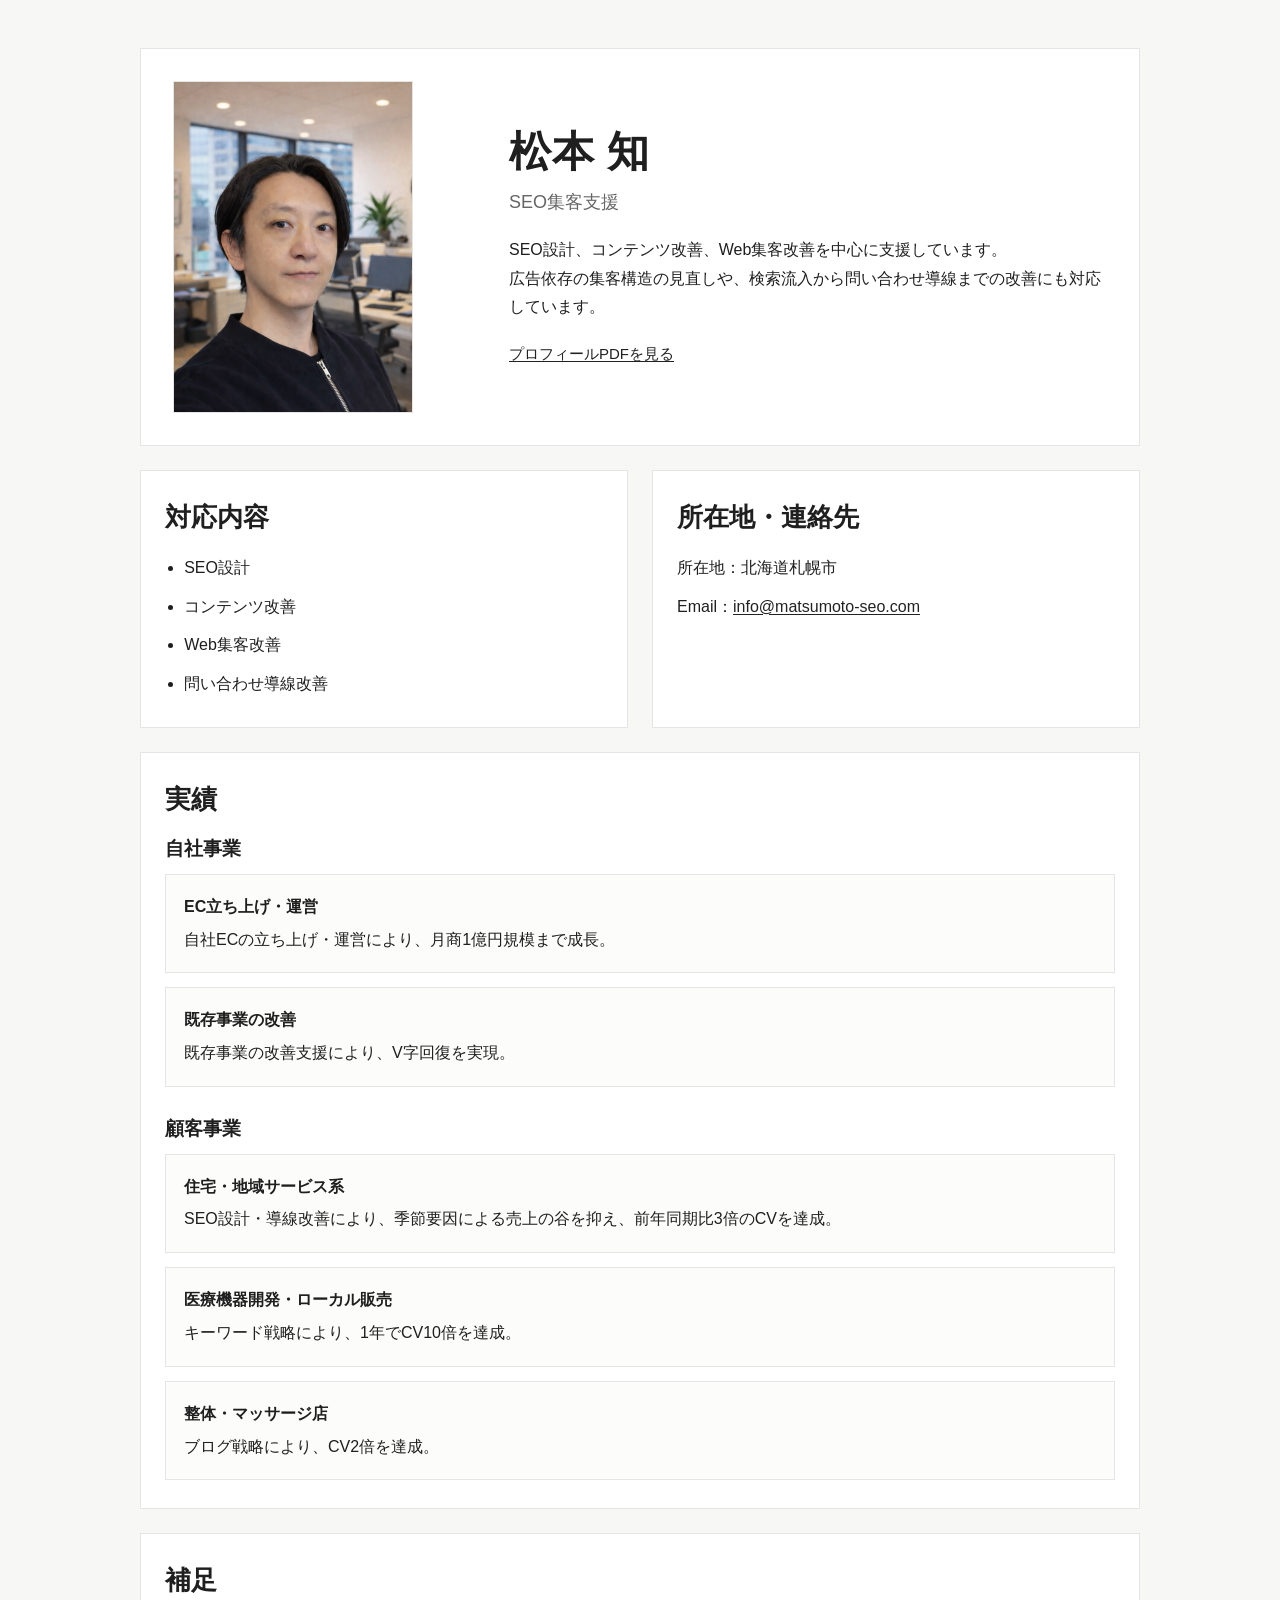
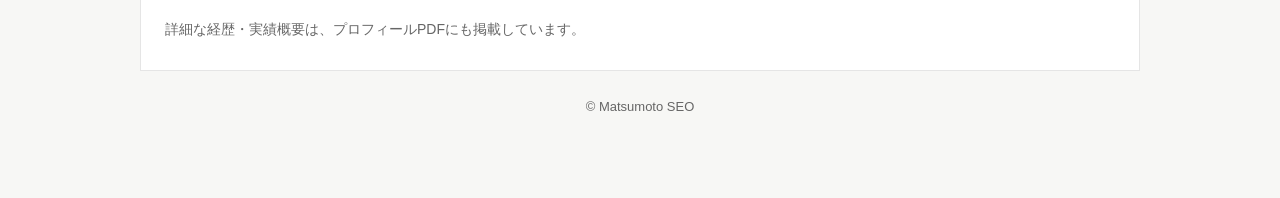
==== index.html @ 861ba0eb "Update index.html" ====
<!doctype html>
<html lang="ja">
<head>
  <meta charset="UTF-8">
  <meta name="viewport" content="width=device-width, initial-scale=1.0">
  <title>松本 知 | SEO集客支援</title>
  <meta name="description" content="松本知のプロフィール・実績概要。SEO設計、コンテンツ改善、Web集客改善。">
  <link rel="icon" type="image/png" href="/favicon.png">
  <style>
    :root {
      --bg: #f7f7f5;
      --card: #ffffff;
      --text: #1f1f1f;
      --sub: #666666;
      --line: #e5e5e5;
      --accent: #222222;
      --max: 1040px;
    }

    * {
      box-sizing: border-box;
    }

    body {
      margin: 0;
      font-family: -apple-system, BlinkMacSystemFont, "Hiragino Sans", "Yu Gothic", "Meiryo", sans-serif;
      background: var(--bg);
      color: var(--text);
      line-height: 1.8;
    }

    .wrap {
      max-width: var(--max);
      margin: 0 auto;
      padding: 48px 20px 80px;
    }

    .hero {
      display: grid;
      grid-template-columns: 300px 1fr;
      gap: 36px;
      align-items: center;
      background: var(--card);
      border: 1px solid var(--line);
      padding: 32px;
      margin-bottom: 24px;
    }

    .photo-box {
      width: fit-content;
    }

    .photo {
      display: block;
      width: 240px;
      height: auto;
      border: 1px solid var(--line);
      background: #f0f0f0;
    }

    .name {
      margin: 0 0 8px;
      font-size: 42px;
      line-height: 1.2;
      letter-spacing: 0.02em;
    }

    .title {
      margin: 0 0 18px;
      font-size: 18px;
      color: var(--sub);
    }

    .lead {
      margin: 0;
      font-size: 16px;
    }

    .pdf-link {
      margin-top: 18px;
      font-size: 15px;
    }

    .grid {
      display: grid;
      grid-template-columns: 1fr 1fr;
      gap: 24px;
    }

    .card {
      background: var(--card);
      border: 1px solid var(--line);
      padding: 28px 24px;
    }

    .card-wide {
      grid-column: 1 / -1;
    }

    h2 {
      margin: 0 0 18px;
      font-size: 26px;
      line-height: 1.4;
    }

    h3 {
      margin: 0 0 10px;
      font-size: 19px;
      line-height: 1.5;
    }

    p {
      margin: 0;
    }

    ul {
      margin: 0;
      padding-left: 1.2em;
    }

    li + li {
      margin-top: 10px;
    }

    .contact-line + .contact-line {
      margin-top: 10px;
    }

    .results-group + .results-group {
      margin-top: 28px;
    }

    .results-list {
      display: grid;
      gap: 14px;
    }

    .result-item {
      padding: 18px;
      border: 1px solid var(--line);
      background: #fcfcfb;
    }

    .result-item strong {
      display: inline-block;
      margin-bottom: 4px;
    }

    .sub {
      color: var(--sub);
      font-size: 14px;
    }

    a {
      color: var(--accent);
      text-decoration: underline;
      text-underline-offset: 2px;
    }

    .footer {
      margin-top: 24px;
      color: var(--sub);
      font-size: 13px;
      text-align: center;
    }

    @media (max-width: 860px) {
      .hero {
        grid-template-columns: 1fr;
        gap: 20px;
      }

      .photo-box {
        max-width: 320px;
      }
    }

    @media (max-width: 780px) {
      .wrap {
        padding: 28px 14px 56px;
      }

      .hero {
        padding: 24px 18px;
      }

      .name {
        font-size: 34px;
      }

      .grid {
        grid-template-columns: 1fr;
        gap: 16px;
      }

      .card {
        padding: 24px 18px;
      }

      .card-wide {
        grid-column: auto;
      }
    }
  </style>
</head>
<body>
  <main class="wrap">
    <section class="hero">
      <div class="photo-box">
        <img src="/profile-photo3.png" alt="松本 知" class="photo">
      </div>

      <div>
        <h1 class="name">松本 知</h1>
        <p class="title">SEO集客支援</p>
        <p class="lead">
          SEO設計、コンテンツ改善、Web集客改善を中心に支援しています。<br/>
広告依存の集客構造の見直しや、検索流入から問い合わせ導線までの改善にも対応しています。
        </p>
        <p class="pdf-link">
          <a href="/profile.pdf" target="_blank" rel="noopener noreferrer">プロフィールPDFを見る</a>
        </p>
      </div>
    </section>

    <section class="grid">
      <section class="card">
        <h2>対応内容</h2>
        <ul>
          <li>SEO設計</li>
          <li>コンテンツ改善</li>
          <li>Web集客改善</li>
          <li>問い合わせ導線改善</li>
        </ul>
      </section>

      <section class="card">
        <h2>所在地・連絡先</h2>
        <p class="contact-line">所在地：北海道札幌市</p>
        <p class="contact-line">
          Email：<a href="mailto:info@matsumoto-seo.com">info@matsumoto-seo.com</a>
        </p>
      </section>

      <section class="card card-wide">
        <h2>実績</h2>

        <div class="results-group">
          <h3>自社事業</h3>
          <div class="results-list">
            <div class="result-item">
              <strong>EC立ち上げ・運営</strong><br>
              自社ECの立ち上げ・運営により、月商1億円規模まで成長。
            </div>
            <div class="result-item">
              <strong>既存事業の改善</strong><br>
              既存事業の改善支援により、V字回復を実現。
            </div>
          </div>
        </div>

        <div class="results-group">
          <h3>顧客事業</h3>
          <div class="results-list">
            <div class="result-item">
              <strong>住宅・地域サービス系</strong><br>
              SEO設計・導線改善により、季節要因による売上の谷を抑え、前年同期比3倍のCVを達成。
            </div>
            <div class="result-item">
              <strong>医療機器開発・ローカル販売</strong><br>
              キーワード戦略により、1年でCV10倍を達成。
            </div>
            <div class="result-item">
              <strong>整体・マッサージ店</strong><br>
              ブログ戦略により、CV2倍を達成。
            </div>
          </div>
        </div>
      </section>

      <section class="card card-wide">
        <h2>補足</h2>
        <p class="sub">
          詳細な経歴・実績概要は、プロフィールPDFにも掲載しています。
        </p>
      </section>
    </section>

    <p class="footer">© Matsumoto SEO</p>
  </main>
</body>
</html>
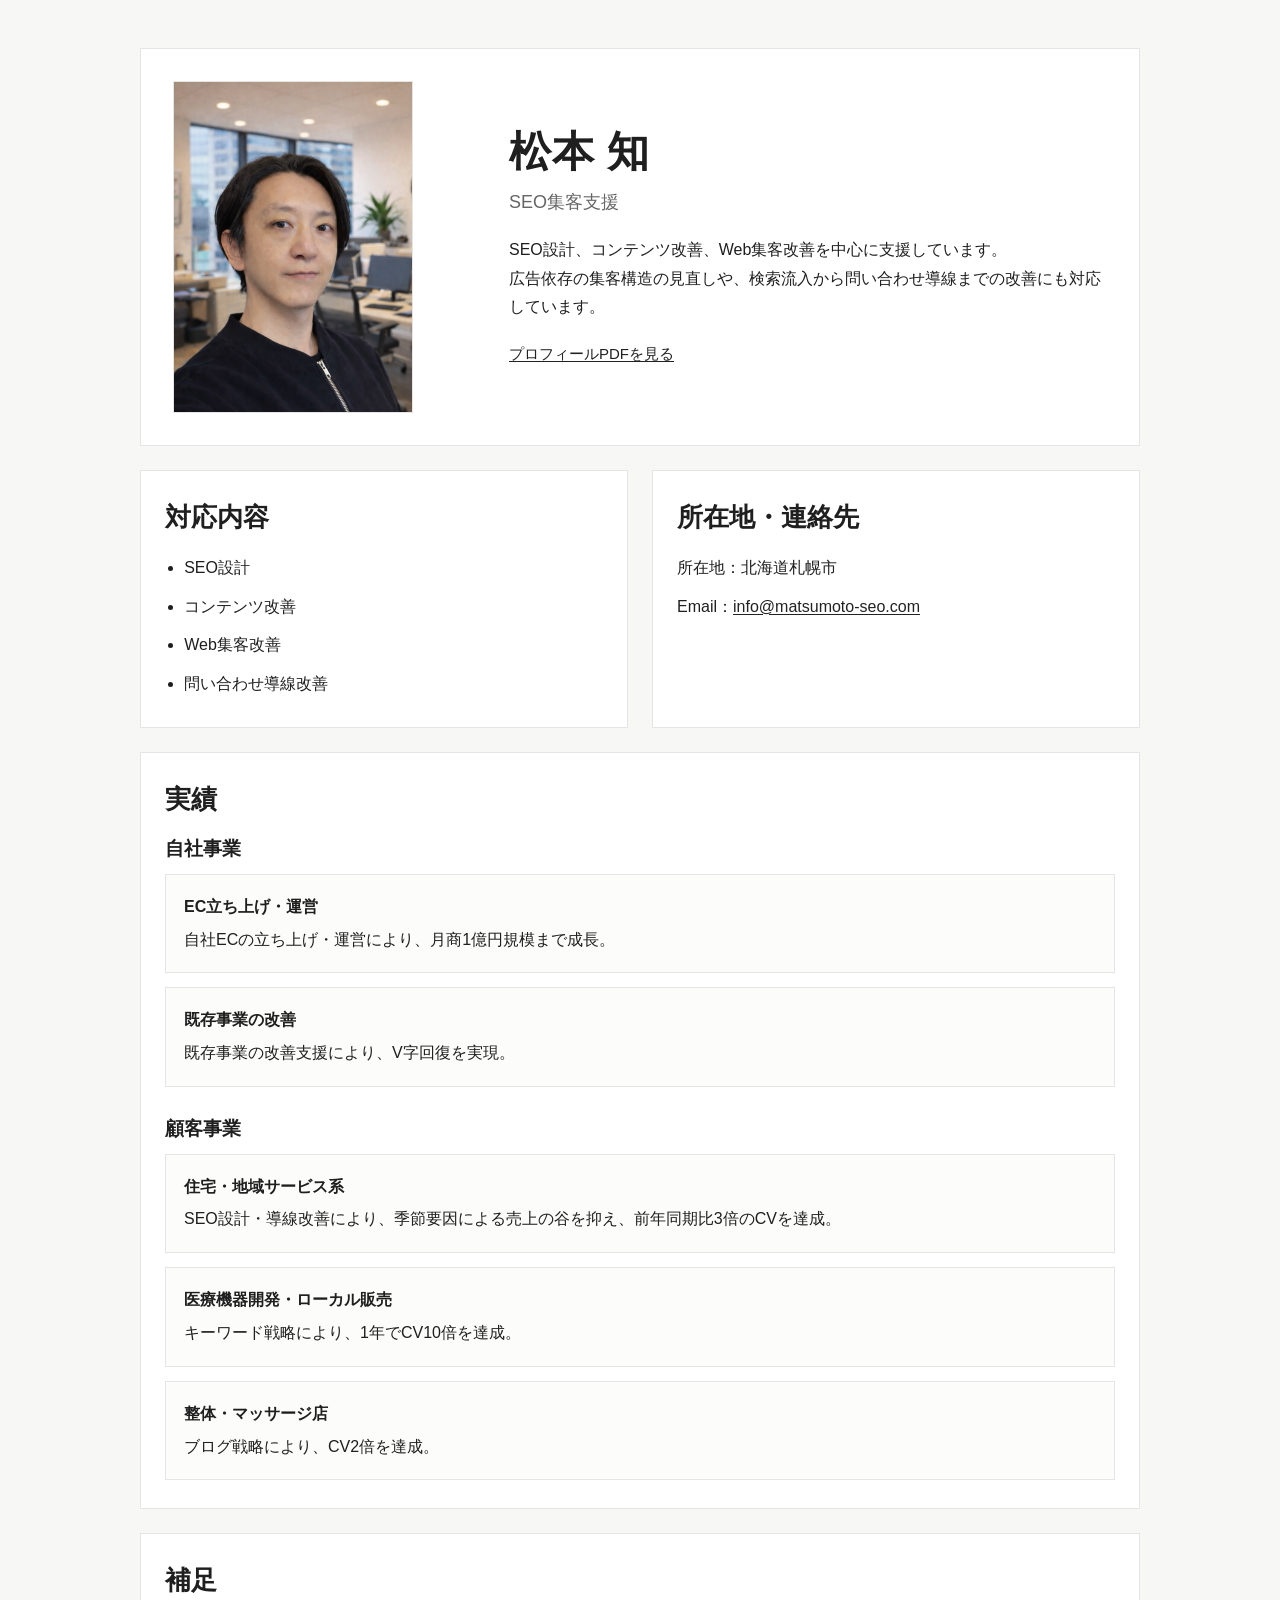
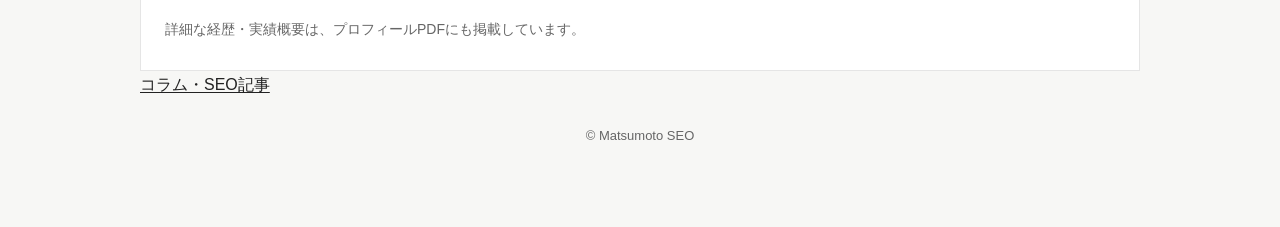
==== commit b31f41ca: "コラム・SEO記事 リンク入れた" ====
--- a/index.html
+++ b/index.html
@@ -1,6 +1,15 @@
 <!doctype html>
 <html lang="ja">
 <head>
+  <!-- Google tag (gtag.js) -->
+<script async src="https://www.googletagmanager.com/gtag/js?id=G-R0KFXEK98B"></script>
+<script>
+  window.dataLayer = window.dataLayer || [];
+  function gtag(){dataLayer.push(arguments);}
+  gtag('js', new Date());
+
+  gtag('config', 'G-R0KFXEK98B');
+</script>
   <meta charset="UTF-8">
   <meta name="viewport" content="width=device-width, initial-scale=1.0">
   <title>松本 知 | SEO集客支援</title>
@@ -285,6 +294,8 @@
         </p>
       </section>
     </section>
+    
+    <p><a href="/blog/">コラム・SEO記事</a></p>
 
     <p class="footer">© Matsumoto SEO</p>
   </main>
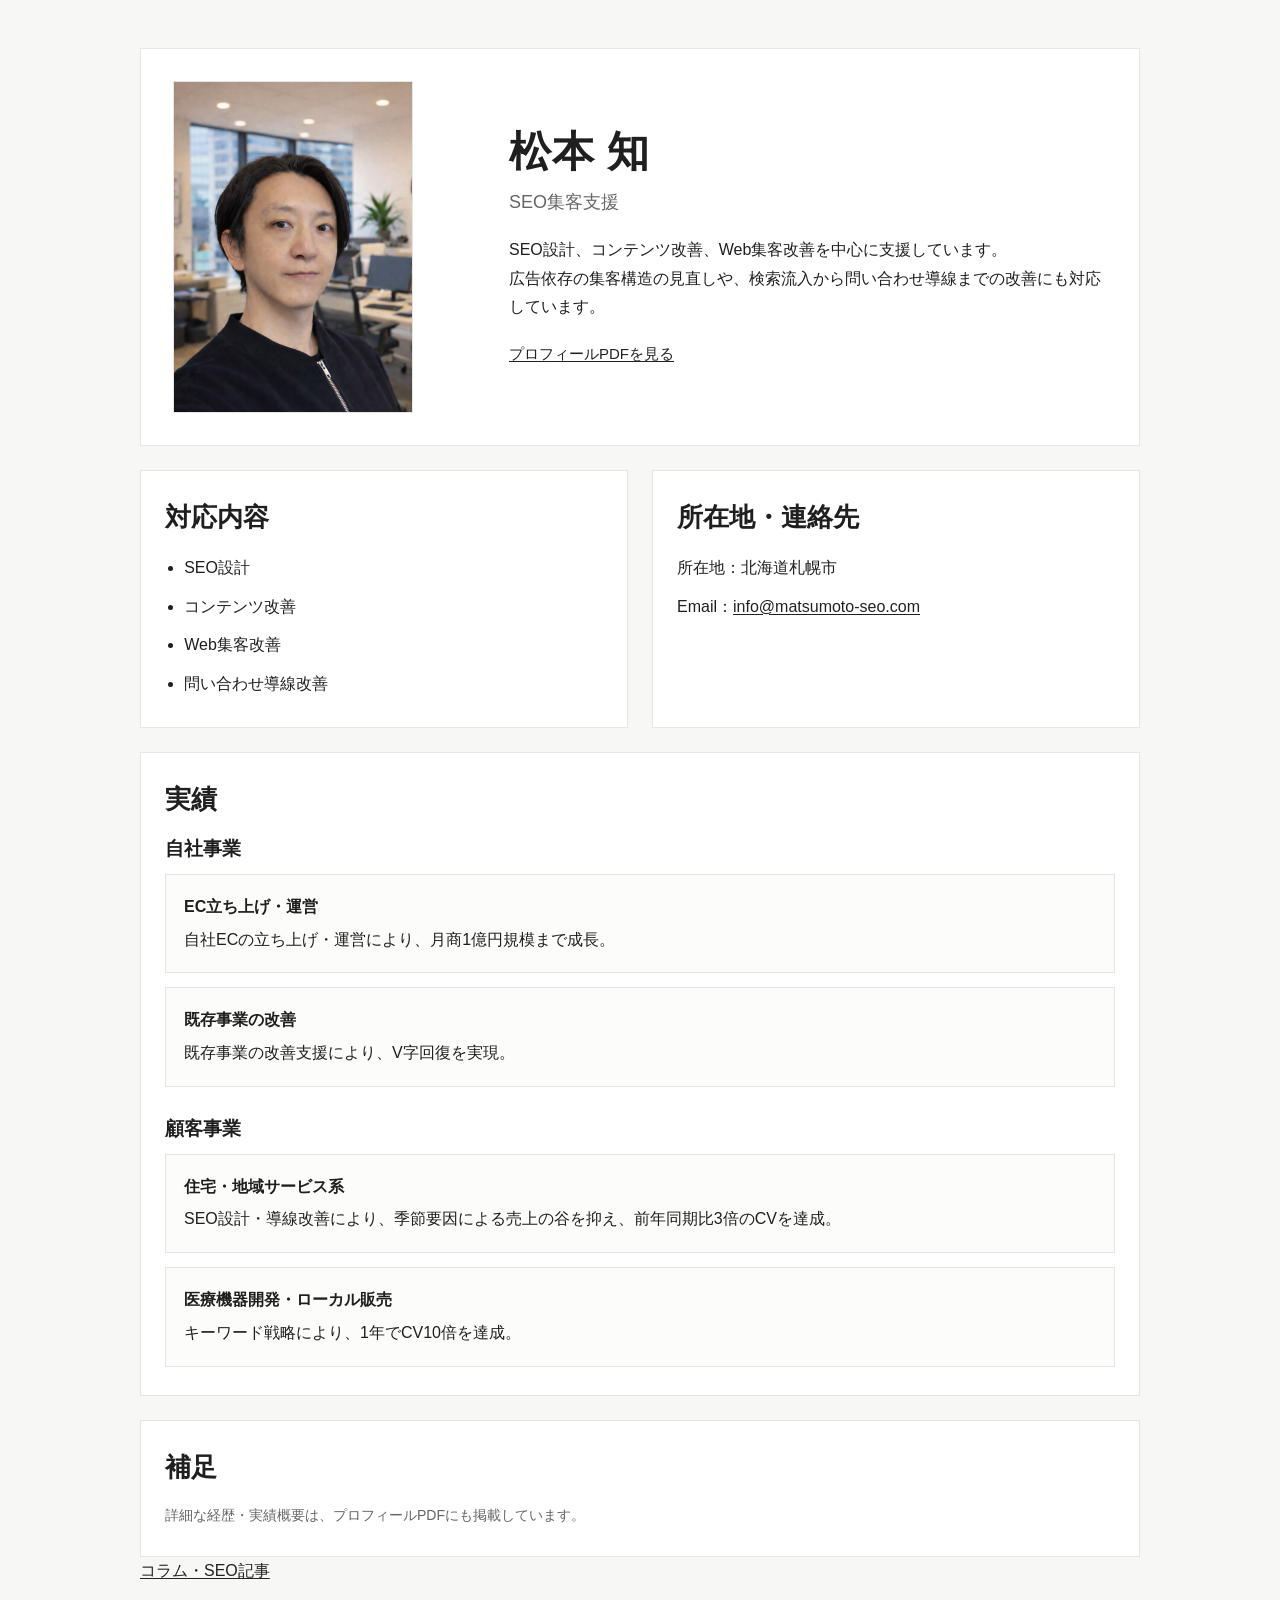
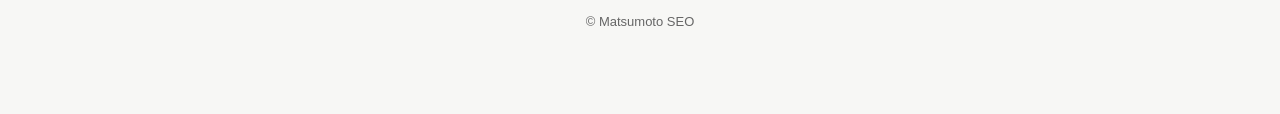
==== commit 997d77eb: "整体の実績消した" ====
--- a/index.html
+++ b/index.html
@@ -279,10 +279,6 @@
               <strong>医療機器開発・ローカル販売</strong><br>
               キーワード戦略により、1年でCV10倍を達成。
             </div>
-            <div class="result-item">
-              <strong>整体・マッサージ店</strong><br>
-              ブログ戦略により、CV2倍を達成。
-            </div>
           </div>
         </div>
       </section>
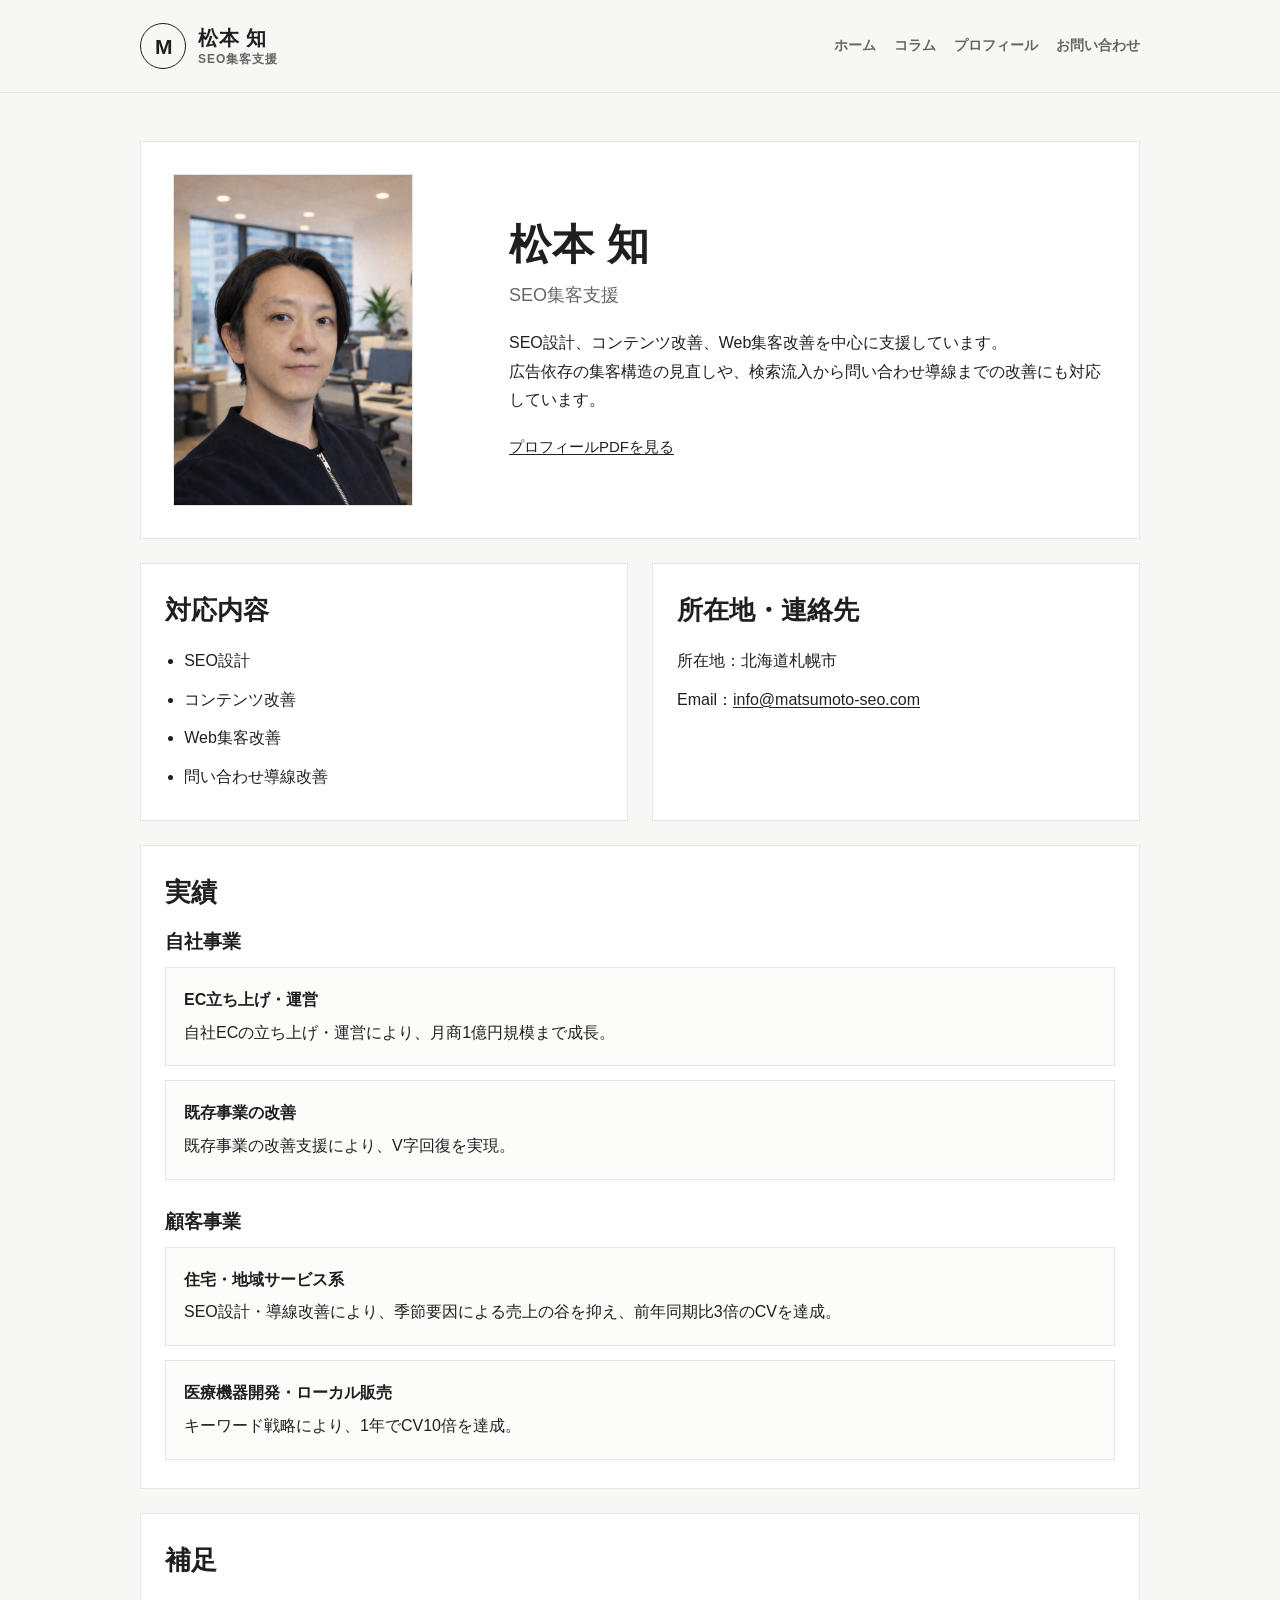
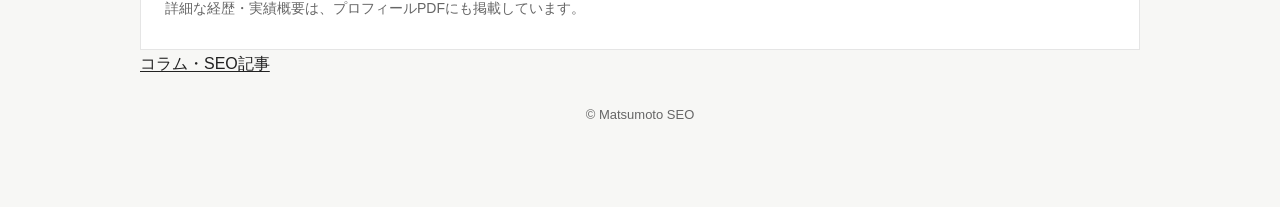
==== commit 983e39fa: "ヘッダ入れた" ====
--- a/index.html
+++ b/index.html
@@ -15,204 +15,31 @@
   <title>松本 知 | SEO集客支援</title>
   <meta name="description" content="松本知のプロフィール・実績概要。SEO設計、コンテンツ改善、Web集客改善。">
   <link rel="icon" type="image/png" href="/favicon.png">
-  <style>
-    :root {
-      --bg: #f7f7f5;
-      --card: #ffffff;
-      --text: #1f1f1f;
-      --sub: #666666;
-      --line: #e5e5e5;
-      --accent: #222222;
-      --max: 1040px;
-    }
+  <link rel="stylesheet" href="/style.css">
+</head>
+  
+<body>
+  
+  <header class="site-header">
+    <div class="site-header__inner">
+      <a class="site-brand" href="/" aria-label="松本 知｜SEO集客支援のトップページ">
+        <span class="site-brand__mark" aria-hidden="true">M</span>
+  
+        <span class="site-brand__text">
+          <span class="site-brand__name">松本 知</span>
+          <span class="site-brand__role">SEO集客支援</span>
+        </span>
+      </a>
+  
+      <nav class="site-nav" aria-label="メインメニュー">
+        <a href="/">ホーム</a>
+        <a href="/blog/">コラム</a>
+        <a href="/profile.pdf" target="_blank" rel="noopener noreferrer">プロフィール</a>
+        <a href="mailto:info@matsumoto-seo.com">お問い合わせ</a>
+      </nav>
+    </div>
+  </header>
 
-    * {
-      box-sizing: border-box;
-    }
-
-    body {
-      margin: 0;
-      font-family: -apple-system, BlinkMacSystemFont, "Hiragino Sans", "Yu Gothic", "Meiryo", sans-serif;
-      background: var(--bg);
-      color: var(--text);
-      line-height: 1.8;
-    }
-
-    .wrap {
-      max-width: var(--max);
-      margin: 0 auto;
-      padding: 48px 20px 80px;
-    }
-
-    .hero {
-      display: grid;
-      grid-template-columns: 300px 1fr;
-      gap: 36px;
-      align-items: center;
-      background: var(--card);
-      border: 1px solid var(--line);
-      padding: 32px;
-      margin-bottom: 24px;
-    }
-
-    .photo-box {
-      width: fit-content;
-    }
-
-    .photo {
-      display: block;
-      width: 240px;
-      height: auto;
-      border: 1px solid var(--line);
-      background: #f0f0f0;
-    }
-
-    .name {
-      margin: 0 0 8px;
-      font-size: 42px;
-      line-height: 1.2;
-      letter-spacing: 0.02em;
-    }
-
-    .title {
-      margin: 0 0 18px;
-      font-size: 18px;
-      color: var(--sub);
-    }
-
-    .lead {
-      margin: 0;
-      font-size: 16px;
-    }
-
-    .pdf-link {
-      margin-top: 18px;
-      font-size: 15px;
-    }
-
-    .grid {
-      display: grid;
-      grid-template-columns: 1fr 1fr;
-      gap: 24px;
-    }
-
-    .card {
-      background: var(--card);
-      border: 1px solid var(--line);
-      padding: 28px 24px;
-    }
-
-    .card-wide {
-      grid-column: 1 / -1;
-    }
-
-    h2 {
-      margin: 0 0 18px;
-      font-size: 26px;
-      line-height: 1.4;
-    }
-
-    h3 {
-      margin: 0 0 10px;
-      font-size: 19px;
-      line-height: 1.5;
-    }
-
-    p {
-      margin: 0;
-    }
-
-    ul {
-      margin: 0;
-      padding-left: 1.2em;
-    }
-
-    li + li {
-      margin-top: 10px;
-    }
-
-    .contact-line + .contact-line {
-      margin-top: 10px;
-    }
-
-    .results-group + .results-group {
-      margin-top: 28px;
-    }
-
-    .results-list {
-      display: grid;
-      gap: 14px;
-    }
-
-    .result-item {
-      padding: 18px;
-      border: 1px solid var(--line);
-      background: #fcfcfb;
-    }
-
-    .result-item strong {
-      display: inline-block;
-      margin-bottom: 4px;
-    }
-
-    .sub {
-      color: var(--sub);
-      font-size: 14px;
-    }
-
-    a {
-      color: var(--accent);
-      text-decoration: underline;
-      text-underline-offset: 2px;
-    }
-
-    .footer {
-      margin-top: 24px;
-      color: var(--sub);
-      font-size: 13px;
-      text-align: center;
-    }
-
-    @media (max-width: 860px) {
-      .hero {
-        grid-template-columns: 1fr;
-        gap: 20px;
-      }
-
-      .photo-box {
-        max-width: 320px;
-      }
-    }
-
-    @media (max-width: 780px) {
-      .wrap {
-        padding: 28px 14px 56px;
-      }
-
-      .hero {
-        padding: 24px 18px;
-      }
-
-      .name {
-        font-size: 34px;
-      }
-
-      .grid {
-        grid-template-columns: 1fr;
-        gap: 16px;
-      }
-
-      .card {
-        padding: 24px 18px;
-      }
-
-      .card-wide {
-        grid-column: auto;
-      }
-    }
-  </style>
-</head>
-<body>
   <main class="wrap">
     <section class="hero">
       <div class="photo-box">
--- a/style.css
+++ b/style.css
@@ -0,0 +1,291 @@
+
+    :root {
+      --bg: #f7f7f5;
+      --card: #ffffff;
+      --text: #1f1f1f;
+      --sub: #666666;
+      --line: #e5e5e5;
+      --accent: #222222;
+      --max: 1040px;
+    }
+
+    * {
+      box-sizing: border-box;
+    }
+
+    body {
+      margin: 0;
+      font-family: -apple-system, BlinkMacSystemFont, "Hiragino Sans", "Yu Gothic", "Meiryo", sans-serif;
+      background: var(--bg);
+      color: var(--text);
+      line-height: 1.8;
+    }
+
+    .wrap {
+      max-width: var(--max);
+      margin: 0 auto;
+      padding: 48px 20px 80px;
+    }
+
+    .hero {
+      display: grid;
+      grid-template-columns: 300px 1fr;
+      gap: 36px;
+      align-items: center;
+      background: var(--card);
+      border: 1px solid var(--line);
+      padding: 32px;
+      margin-bottom: 24px;
+    }
+
+    .photo-box {
+      width: fit-content;
+    }
+
+    .photo {
+      display: block;
+      width: 240px;
+      height: auto;
+      border: 1px solid var(--line);
+      background: #f0f0f0;
+    }
+
+    .name {
+      margin: 0 0 8px;
+      font-size: 42px;
+      line-height: 1.2;
+      letter-spacing: 0.02em;
+    }
+
+    .title {
+      margin: 0 0 18px;
+      font-size: 18px;
+      color: var(--sub);
+    }
+
+    .lead {
+      margin: 0;
+      font-size: 16px;
+    }
+
+    .pdf-link {
+      margin-top: 18px;
+      font-size: 15px;
+    }
+
+    .grid {
+      display: grid;
+      grid-template-columns: 1fr 1fr;
+      gap: 24px;
+    }
+
+    .card {
+      background: var(--card);
+      border: 1px solid var(--line);
+      padding: 28px 24px;
+    }
+
+    .card-wide {
+      grid-column: 1 / -1;
+    }
+
+    h2 {
+      margin: 0 0 18px;
+      font-size: 26px;
+      line-height: 1.4;
+    }
+
+    h3 {
+      margin: 0 0 10px;
+      font-size: 19px;
+      line-height: 1.5;
+    }
+
+    p {
+      margin: 0;
+    }
+
+    ul {
+      margin: 0;
+      padding-left: 1.2em;
+    }
+
+    li + li {
+      margin-top: 10px;
+    }
+
+    .contact-line + .contact-line {
+      margin-top: 10px;
+    }
+
+    .results-group + .results-group {
+      margin-top: 28px;
+    }
+
+    .results-list {
+      display: grid;
+      gap: 14px;
+    }
+
+    .result-item {
+      padding: 18px;
+      border: 1px solid var(--line);
+      background: #fcfcfb;
+    }
+
+    .result-item strong {
+      display: inline-block;
+      margin-bottom: 4px;
+    }
+
+    .sub {
+      color: var(--sub);
+      font-size: 14px;
+    }
+
+    a {
+      color: var(--accent);
+      text-decoration: underline;
+      text-underline-offset: 2px;
+    }
+
+    .footer {
+      margin-top: 24px;
+      color: var(--sub);
+      font-size: 13px;
+      text-align: center;
+    }
+
+    @media (max-width: 860px) {
+      .hero {
+        grid-template-columns: 1fr;
+        gap: 20px;
+      }
+
+      .photo-box {
+        max-width: 320px;
+      }
+    }
+
+    @media (max-width: 780px) {
+      .wrap {
+        padding: 28px 14px 56px;
+      }
+
+      .hero {
+        padding: 24px 18px;
+      }
+
+      .name {
+        font-size: 34px;
+      }
+
+      .grid {
+        grid-template-columns: 1fr;
+        gap: 16px;
+      }
+
+      .card {
+        padding: 24px 18px;
+      }
+
+      .card-wide {
+        grid-column: auto;
+      }
+    }
+
+.site-header {
+background: var(--bg, #f7f7f5);
+border-bottom: 1px solid var(--line, #e5e5e5);
+}
+
+.site-header__inner {
+max-width: var(--max, 1040px);
+min-height: 92px;
+margin: 0 auto;
+padding: 16px 20px;
+display: flex;
+align-items: center;
+justify-content: space-between;
+gap: 24px;
+}
+
+.site-brand {
+display: inline-flex;
+align-items: center;
+gap: 12px;
+color: var(--text, #1f1f1f);
+text-decoration: none;
+}
+
+.site-brand__mark {
+width: 46px;
+height: 46px;
+display: grid;
+place-items: center;
+border: 1px solid var(--text, #1f1f1f);
+border-radius: 50%;
+font-size: 21px;
+font-weight: 800;
+letter-spacing: -0.08em;
+line-height: 1;
+}
+
+.site-brand__text {
+display: grid;
+gap: 2px;
+}
+
+.site-brand__name {
+font-size: 20px;
+font-weight: 800;
+letter-spacing: 0.04em;
+line-height: 1.2;
+}
+
+.site-brand__role {
+color: var(--sub, #666);
+font-size: 12px;
+font-weight: 700;
+letter-spacing: 0.08em;
+line-height: 1.2;
+}
+
+.site-nav {
+display: flex;
+flex-wrap: wrap;
+justify-content: flex-end;
+gap: 8px 18px;
+}
+
+.site-nav a {
+color: var(--sub, #666);
+font-size: 14px;
+font-weight: 700;
+text-decoration: none;
+}
+
+.site-nav a:hover {
+color: var(--text, #1f1f1f);
+text-decoration: underline;
+text-underline-offset: 4px;
+}
+
+@media (max-width: 640px) {
+.site-header__inner {
+min-height: auto;
+align-items: flex-start;
+flex-direction: column;
+gap: 14px;
+padding-top: 18px;
+padding-bottom: 18px;
+}
+
+.site-nav {
+justify-content: flex-start;
+}
+
+.site-brand__name {
+font-size: 18px;
+}
+}
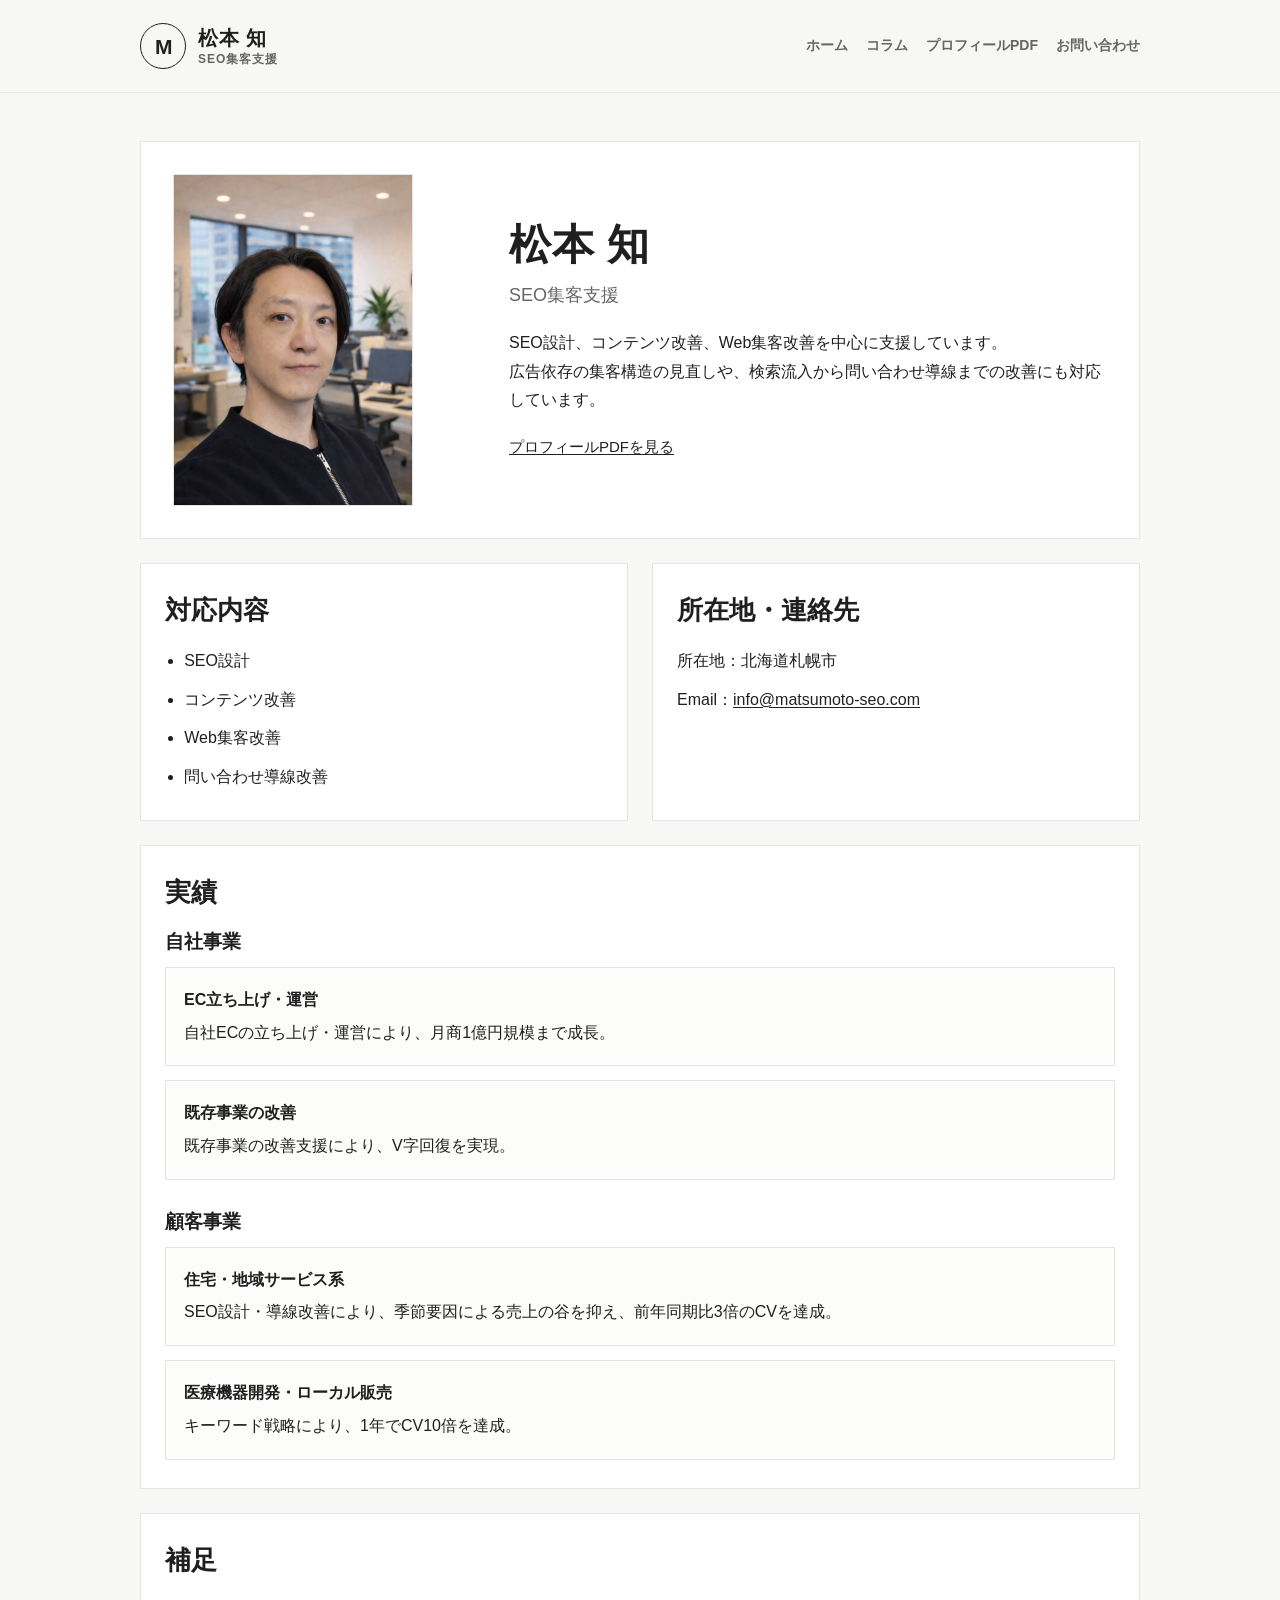
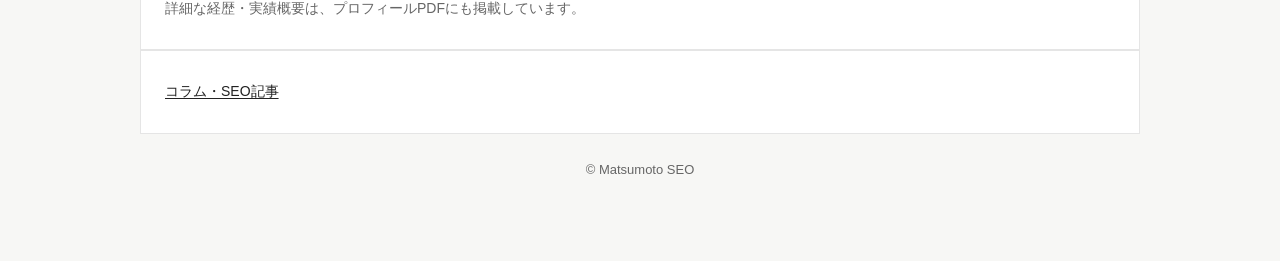
==== commit 7d54f8a3: "Update index.html" ====
--- a/index.html
+++ b/index.html
@@ -34,7 +34,7 @@
       <nav class="site-nav" aria-label="メインメニュー">
         <a href="/">ホーム</a>
         <a href="/blog/">コラム</a>
-        <a href="/profile.pdf" target="_blank" rel="noopener noreferrer">プロフィール</a>
+        <a href="/profile.pdf" target="_blank" rel="noopener noreferrer">プロフィールPDF</a>
         <a href="mailto:info@matsumoto-seo.com">お問い合わせ</a>
       </nav>
     </div>
@@ -118,7 +118,11 @@
       </section>
     </section>
     
-    <p><a href="/blog/">コラム・SEO記事</a></p>
+    <section class="card card-wide">
+      <p class="sub">
+        <a href="/blog/">コラム・SEO記事</a>
+      </p>
+    </section>
 
     <p class="footer">© Matsumoto SEO</p>
   </main>
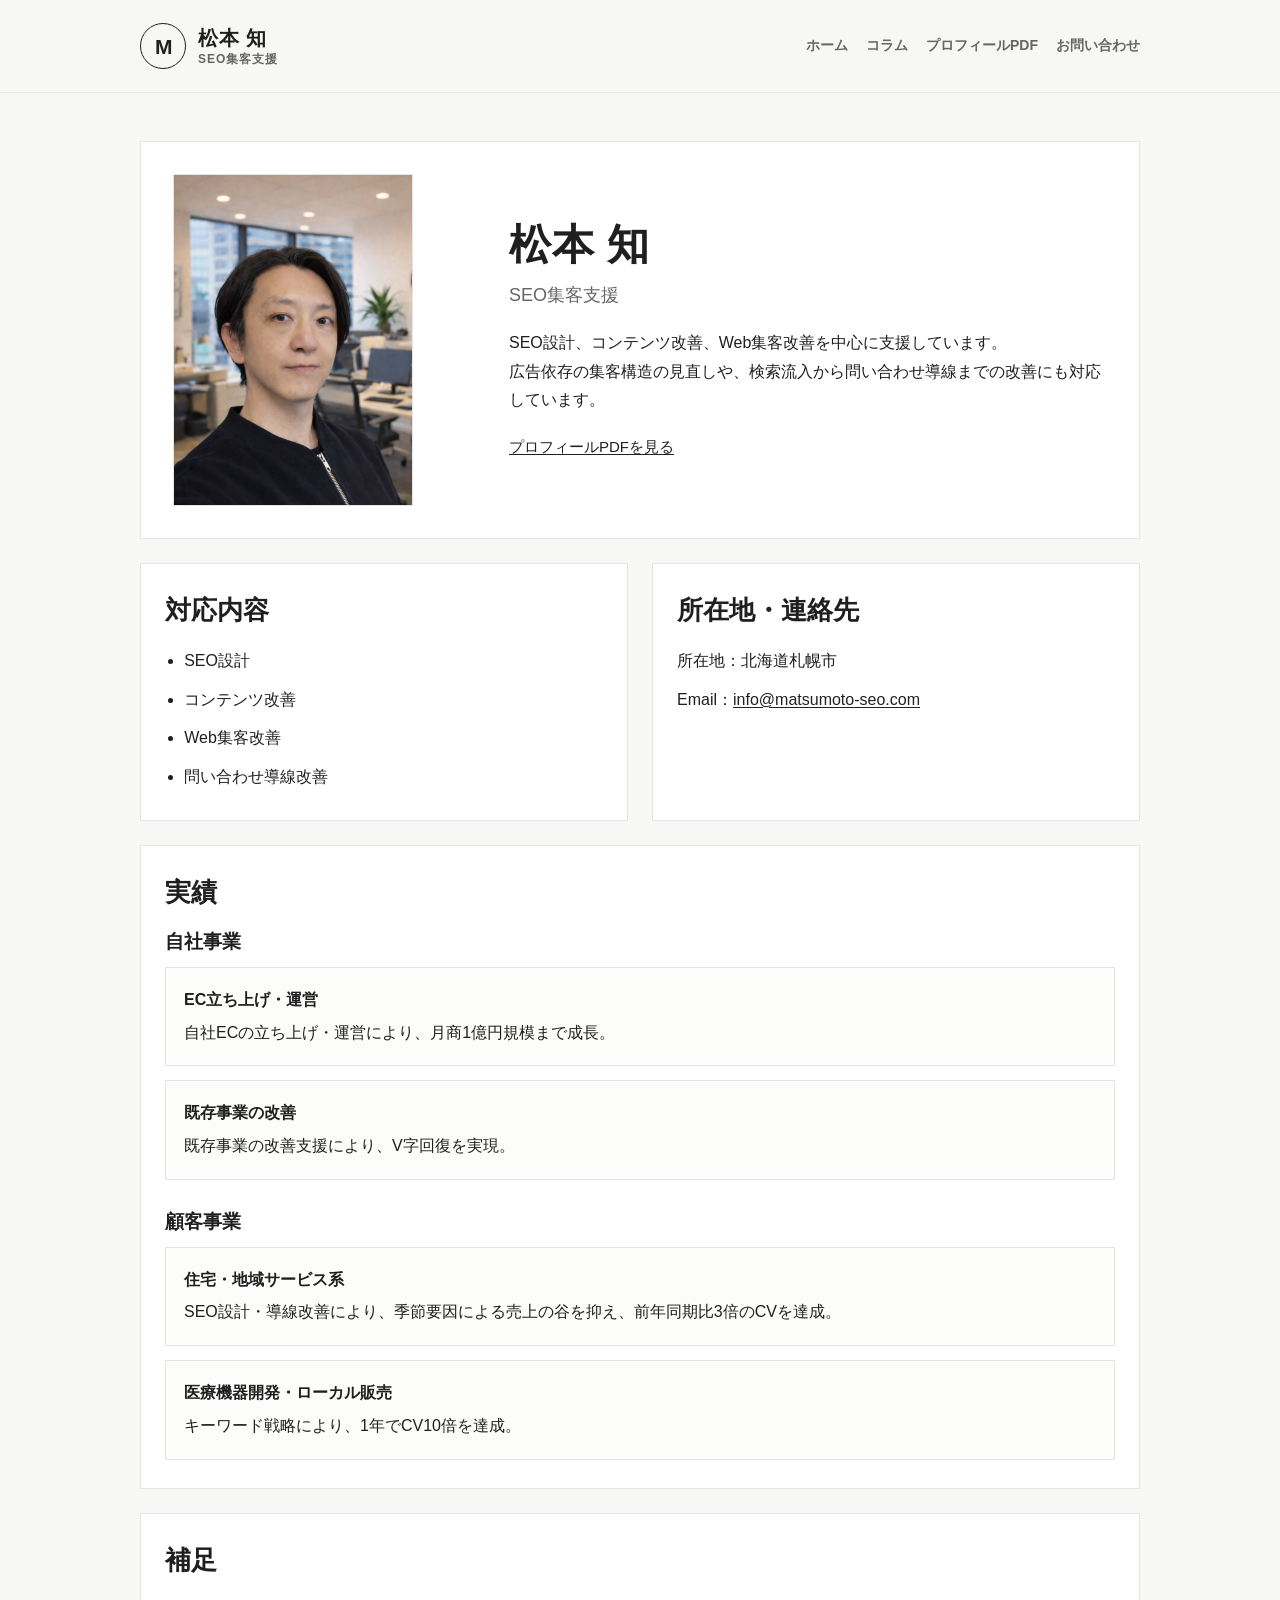
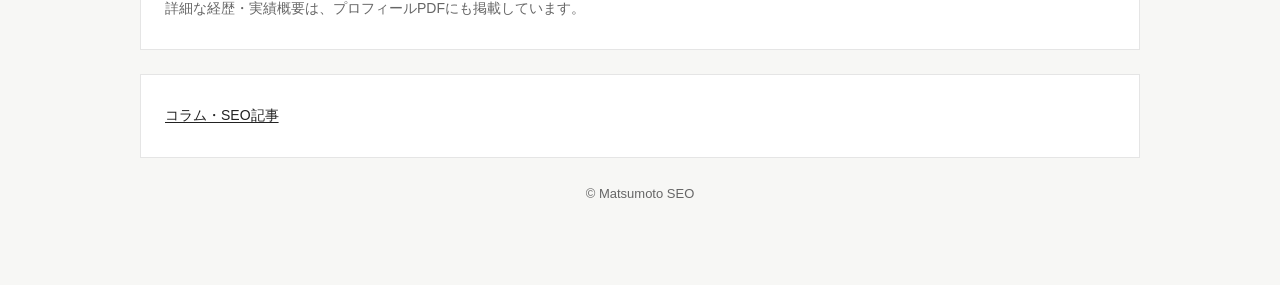
==== commit e428226b: "Update index.html" ====
--- a/index.html
+++ b/index.html
@@ -118,7 +118,7 @@
       </section>
     </section>
     
-    <section class="card card-wide">
+    <section class="card card-wide blog-link-card">
       <p class="sub">
         <a href="/blog/">コラム・SEO記事</a>
       </p>
--- a/style.css
+++ b/style.css
@@ -289,3 +289,11 @@
 font-size: 18px;
 }
 }
+
+.blog-link-card {
+  margin-top: 24px;
+}
+
+.article-card {
+  margin-top: 24px;
+}
